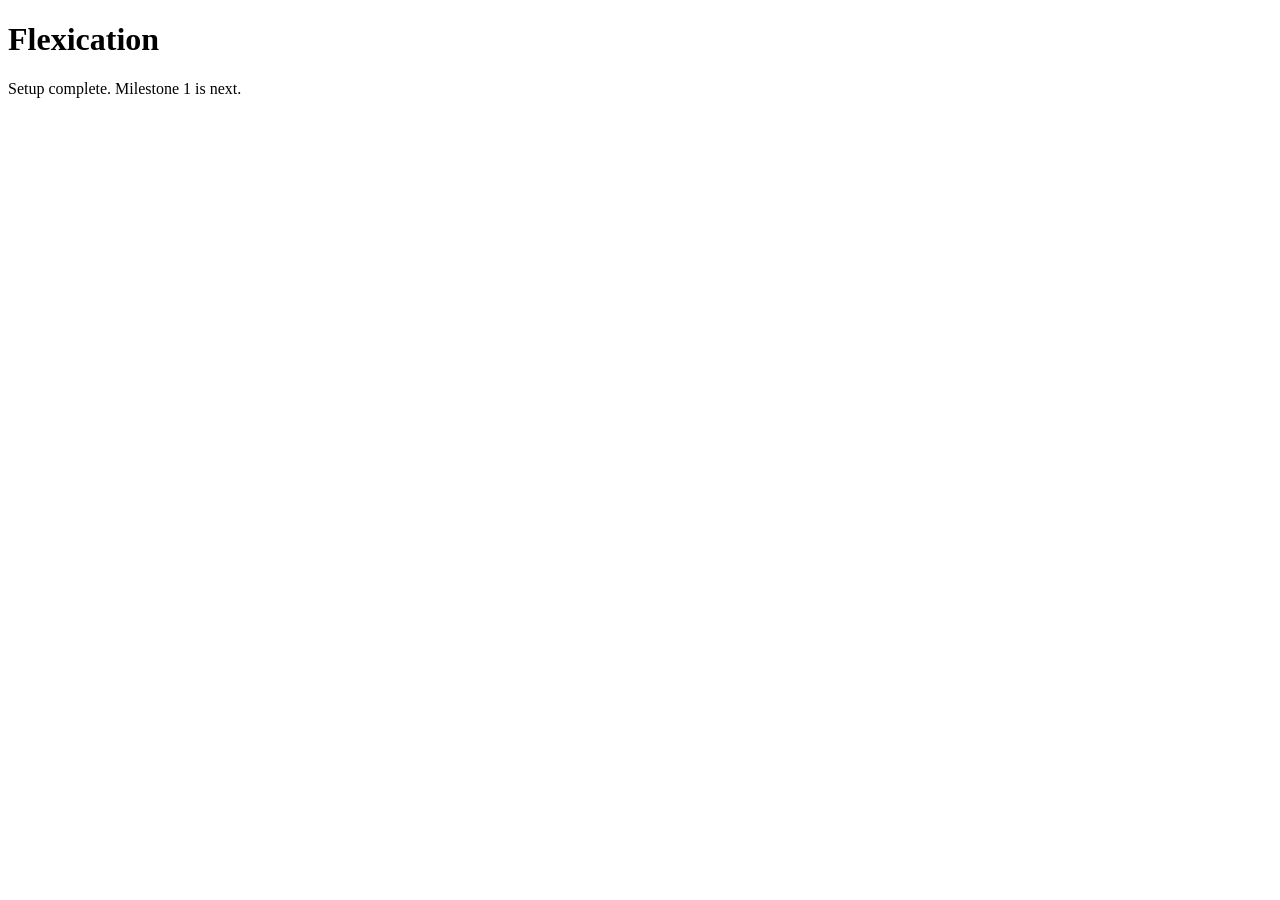
==== index.html @ 24aeacce "Initial setup: spec docs, CLAUDE.md, gitignore, placeholder page Co-Authored-By: Claude Sonnet 5.5 <" ====
<!doctype html>
<html lang="en" dir="ltr">
<head>
  <meta charset="utf-8">
  <meta name="viewport" content="width=device-width, initial-scale=1">
  <title>Flexication</title>
</head>
<body>
  <h1>Flexication</h1>
  <p>Setup complete. Milestone 1 is next.</p>
</body>
</html>
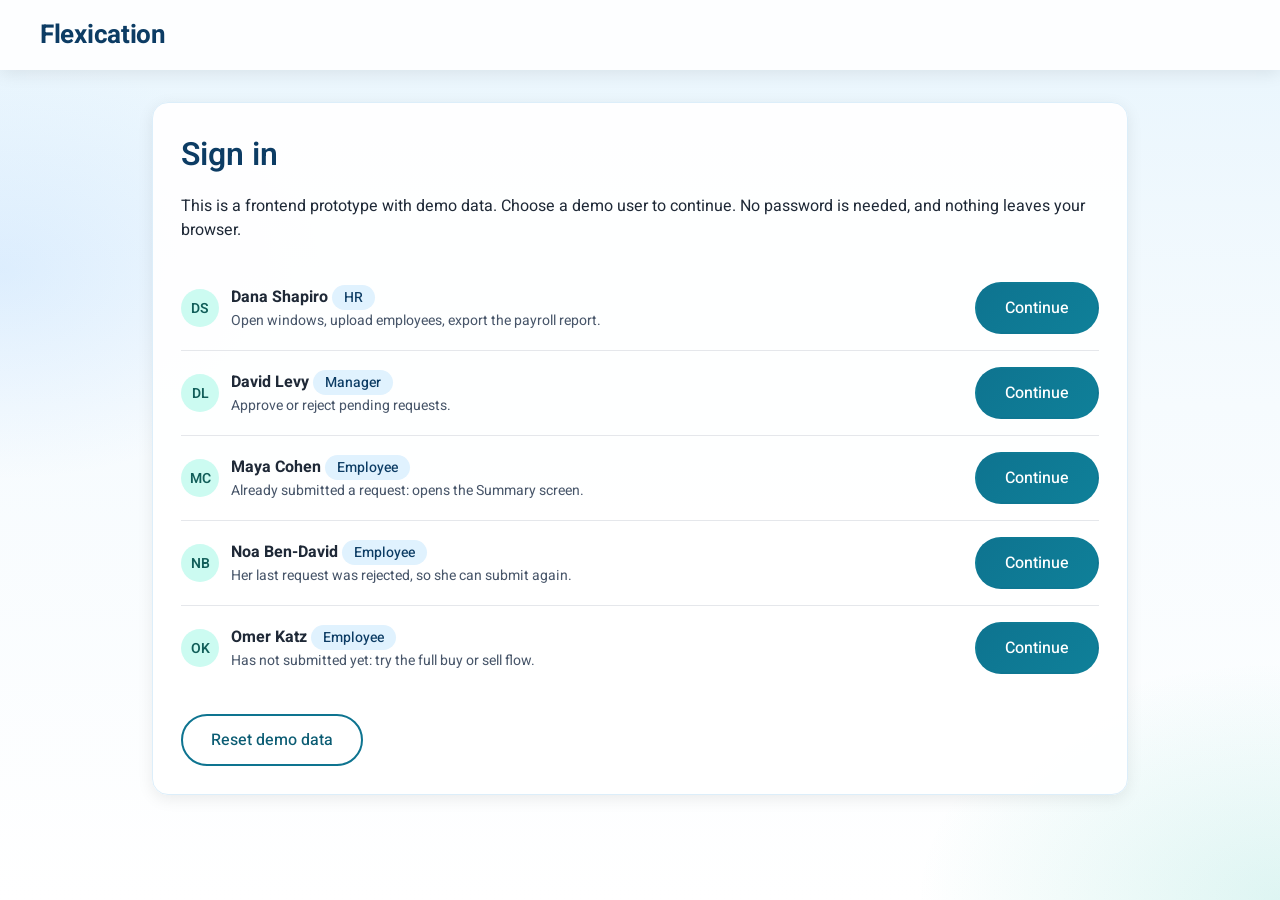
==== commit d2b43502: "Add frontend prototype with demo data Static prototype of Flexication running entirely in the browse" ====
--- a/index.html
+++ b/index.html
@@ -2,11 +2,26 @@
 <html lang="en" dir="ltr">
 <head>
   <meta charset="utf-8">
-  <meta name="viewport" content="width=device-width, initial-scale=1">
-  <title>Flexication</title>
+  <meta name="viewport" content="width=1024">
+  <title>Flexication - Sign in</title>
+  <link rel="preconnect" href="https://fonts.googleapis.com">
+  <link rel="preconnect" href="https://fonts.gstatic.com" crossorigin>
+  <link href="https://fonts.googleapis.com/css2?family=Heebo:wght@400;500;600;700&display=swap" rel="stylesheet">
+  <link rel="stylesheet" href="css/styles.css">
 </head>
 <body>
-  <h1>Flexication</h1>
-  <p>Setup complete. Milestone 1 is next.</p>
+  <header class="app-header" id="app-header"><a class="brand" href="index.html">Flexication</a></header>
+  <main>
+    <section class="card">
+      <h1>Sign in</h1>
+      <p>This is a frontend prototype with demo data. Choose a demo user to continue. No password is needed, and nothing leaves your browser.</p>
+      <ul class="user-list" id="user-list" aria-label="Demo users"></ul>
+      <div id="status" class="message" role="status" aria-live="polite"></div>
+      <div class="actions">
+        <button class="btn btn-outline" id="reset" type="button">Reset demo data</button>
+      </div>
+    </section>
+  </main>
+  <script type="module" src="js/pages/login.js"></script>
 </body>
 </html>
--- a/css/styles.css
+++ b/css/styles.css
@@ -0,0 +1,351 @@
+/* Flexication prototype styles. Palette and shapes follow spec/style-guide.png and spec/mockups.png.
+   Buttons use Ocean Blue with white text (5.4:1 or better), not Light Teal, to keep 4.5:1 contrast. */
+:root {
+  --ocean: #0E7490;
+  --ocean-dark: #0B5C73;
+  --ocean-light: #0F8099;
+  --teal: #14B8A6;
+  --teal-soft: #CCFBF1;
+  --teal-ink: #115E59;
+  --sky: #93C5FD;
+  --soft-blue: #E0F2FE;
+  --sand: #F3E8D9;
+  --graphite: #1F2937;
+  --slate: #475569;
+  --gray: #94A3B8;
+  --light-gray: #E5E7EB;
+  --navy: #0C3C64;
+  --success: #047857;
+  --error: #B91C1C;
+  --radius: 16px;
+  --shadow: 0 4px 16px rgba(0, 0, 0, 0.08);
+}
+
+* { box-sizing: border-box; }
+
+body {
+  margin: 0;
+  min-width: 1024px;
+  font-family: 'Heebo', system-ui, -apple-system, 'Segoe UI', Arial, sans-serif;
+  font-size: 16px;
+  color: var(--graphite);
+  min-height: 100vh;
+  background:
+    radial-gradient(520px 340px at 100% 100%, rgba(20, 184, 166, 0.14), transparent 70%),
+    radial-gradient(460px 300px at 0% 30%, rgba(147, 197, 253, 0.22), transparent 70%),
+    linear-gradient(180deg, #E8F5FD 0%, #F6FBFE 45%, #FFFFFF 100%);
+  background-attachment: fixed;
+}
+
+h1 { font-size: 32px; font-weight: 600; color: var(--navy); margin: 0 0 16px; }
+h2 { font-size: 24px; font-weight: 600; color: var(--navy); margin: 0 0 16px; }
+h3 { font-size: 20px; font-weight: 600; color: var(--navy); margin: 0 0 8px; }
+p { line-height: 1.5; }
+small, .small { font-size: 14px; color: var(--slate); }
+.muted { color: var(--slate); }
+.hidden, [hidden] { display: none !important; }
+a { color: var(--ocean-dark); }
+.icon { width: 1.25em; height: 1.25em; flex: none; vertical-align: -0.2em; }
+
+/* ----- header and layout ----- */
+.app-header {
+  display: flex; align-items: center; justify-content: space-between;
+  padding: 16px 40px; background: rgba(255, 255, 255, 0.92); box-shadow: var(--shadow);
+}
+.brand { font-size: 26px; font-weight: 700; color: var(--navy); text-decoration: none; letter-spacing: -0.3px; }
+.user-area { display: flex; align-items: center; gap: 16px; }
+main { max-width: 1040px; margin: 32px auto; padding: 0 32px; }
+main.center { max-width: 520px; margin-top: 64px; }
+
+.card {
+  background: rgba(255, 255, 255, 0.94); border: 1px solid #DCEEFA; border-radius: var(--radius);
+  box-shadow: var(--shadow); padding: 28px; margin-bottom: 24px;
+}
+.grid-2 { display: grid; grid-template-columns: 1fr 1fr; gap: 24px; align-items: start; }
+.grid-2 > .card, .grid-2 > .choice { margin-bottom: 0; }
+.stack > * + * { margin-top: 24px; }
+.stack > .card { margin-bottom: 0; }
+.row { display: flex; gap: 16px; align-items: center; flex-wrap: wrap; }
+.row-fields { display: grid; grid-template-columns: 1fr 1fr; gap: 16px; }
+.actions { display: flex; gap: 16px; flex-wrap: wrap; margin: 24px 0 0; }
+.actions.end { justify-content: flex-end; }
+.card-title { display: flex; align-items: center; gap: 12px; margin-bottom: 16px; }
+.card-title h2, .card-title h3 { margin: 0; }
+
+/* ----- icon circle ----- */
+.icon-circle {
+  display: inline-flex; align-items: center; justify-content: center; flex: none;
+  width: 44px; height: 44px; border-radius: 50%; background: var(--teal-soft); color: var(--teal-ink);
+}
+.icon-circle .icon { width: 22px; height: 22px; }
+.icon-circle.blue { background: var(--soft-blue); color: var(--ocean-dark); }
+.icon-circle.small-circle { width: 36px; height: 36px; }
+
+/* ----- forms ----- */
+label { display: block; font-weight: 500; margin-bottom: 8px; }
+input[type='text'], input[type='number'], input[type='date'], input[type='file'], select, textarea {
+  width: 100%; padding: 12px 16px; margin-bottom: 4px; font: inherit; color: var(--graphite);
+  border: 1px solid var(--gray); border-radius: 12px; background: #fff;
+}
+input[type='file'] { padding: 10px 12px; }
+.field { margin-bottom: 20px; }
+.field > label { margin-bottom: 6px; }
+.field .hint { font-size: 14px; color: var(--slate); margin: 4px 0 0; }
+.field .error-text, .error-text { font-size: 14px; color: var(--error); font-weight: 500; margin: 4px 0 0; }
+.error-text:empty { display: none; }
+input[aria-invalid='true'], select[aria-invalid='true'] { border-color: var(--error); border-width: 2px; }
+.label-row { display: flex; justify-content: space-between; align-items: baseline; gap: 16px; }
+.check { display: flex; align-items: flex-start; gap: 12px; font-weight: 500; }
+.check input { width: 20px; height: 20px; margin-top: 2px; flex: none; accent-color: var(--ocean); }
+.check label { margin: 0; font-weight: 500; }
+
+/* ----- buttons ----- */
+.btn {
+  display: inline-flex; align-items: center; justify-content: center; gap: 8px;
+  font: inherit; font-weight: 500; padding: 12px 28px; border: 2px solid transparent; border-radius: 999px;
+  background: linear-gradient(135deg, var(--ocean) 0%, var(--ocean-light) 100%); color: #fff; cursor: pointer; text-decoration: none;
+}
+.btn:hover { background: var(--ocean-dark); }
+.btn:disabled { opacity: 0.55; cursor: not-allowed; }
+.btn-block { width: 100%; padding: 16px 28px; font-size: 18px; }
+.btn-secondary { background: var(--sky); color: var(--graphite); }
+.btn-secondary:hover { background: #7FB6F7; }
+.btn-outline { background: #fff; color: var(--ocean-dark); border-color: var(--ocean); }
+.btn-outline:hover { background: var(--soft-blue); }
+.btn-reject { background: #FEE2E2; color: #991B1B; border-color: #FCA5A5; }
+.btn-reject:hover { background: #FECACA; }
+.btn-sm { padding: 8px 20px; }
+:focus-visible { outline: 3px solid var(--navy); outline-offset: 2px; }
+
+/* ----- messages, frames, badges ----- */
+.message { margin: 16px 0 0; padding: 12px 16px; border-radius: 12px; }
+.message:empty { display: none; }
+.message.error { background: #FEF2F2; color: var(--error); border: 1px solid var(--error); }
+.message.ok { background: #ECFDF5; color: var(--success); border: 1px solid var(--success); }
+.message.info { background: var(--soft-blue); color: var(--navy); border: 1px solid var(--ocean); }
+
+.frame {
+  display: flex; align-items: center; gap: 12px; border: 1px solid #BFE3F7; border-radius: var(--radius);
+  padding: 14px 20px; background: var(--soft-blue); color: var(--navy); font-weight: 500; margin-bottom: 24px;
+}
+.frame .icon { color: var(--ocean); width: 24px; height: 24px; }
+
+.role-badge {
+  display: inline-block; padding: 2px 12px; border-radius: 999px; background: var(--soft-blue);
+  color: var(--navy); font-size: 14px; font-weight: 500;
+}
+.badge { display: inline-block; padding: 2px 14px; border-radius: 999px; font-size: 14px; font-weight: 500; white-space: nowrap; }
+.badge-pending { background: #FEF3C7; color: #78350F; border: 1px solid #B45309; }
+.badge-approved { background: #D1FAE5; color: #065F46; border: 1px solid #065F46; }
+.badge-rejected { background: #FEE2E2; color: #991B1B; border: 1px solid #991B1B; }
+.badge-nodecision { background: #F3F4F6; color: #374151; border: 1px solid #374151; }
+.badge-buy { background: var(--teal-soft); color: var(--teal-ink); border: 1px solid var(--teal-ink); }
+.badge-sell { background: var(--soft-blue); color: var(--navy); border: 1px solid var(--navy); }
+.badge-open { background: #D1FAE5; color: #065F46; border: 1px solid #065F46; }
+.badge-closed { background: #F3F4F6; color: #374151; border: 1px solid #374151; }
+
+/* ----- tables ----- */
+table { width: 100%; border-collapse: collapse; }
+th, td { text-align: left; padding: 12px 16px; border-bottom: 1px solid var(--light-gray); vertical-align: middle; }
+th { font-weight: 600; color: var(--navy); background: var(--soft-blue); }
+td.num, th.num { text-align: right; }
+.table-wrap { overflow-x: auto; border: 1px solid #DCEEFA; border-radius: 12px; background: #fff; }
+.person { display: flex; align-items: center; gap: 12px; }
+.avatar {
+  display: inline-flex; align-items: center; justify-content: center; flex: none; width: 38px; height: 38px;
+  border-radius: 50%; background: var(--teal-soft); color: var(--teal-ink); font-weight: 600; font-size: 14px;
+}
+.decision { display: flex; gap: 8px; flex-wrap: wrap; }
+
+/* ----- login ----- */
+.user-list { list-style: none; margin: 24px 0; padding: 0; }
+.user-row { display: flex; align-items: center; justify-content: space-between; gap: 24px; padding: 16px 0; border-bottom: 1px solid var(--light-gray); }
+.user-row:last-child { border-bottom: 0; }
+.user-row .person { flex: 1; }
+
+/* ----- screen 1: onboarding ----- */
+.hero {
+  display: grid; grid-template-columns: 1.1fr 1fr; align-items: stretch; overflow: hidden; padding: 0;
+  background: linear-gradient(120deg, #F2FAFE 0%, #E3F4FC 100%);
+}
+.hero-text { padding: 36px 32px 32px 36px; }
+.hero-text h1 { font-size: 40px; line-height: 1.15; margin-bottom: 12px; }
+.hero-img { position: relative; min-height: 280px; }
+.hero-img img {
+  position: absolute; inset: 0; width: 100%; height: 100%; object-fit: cover;
+  -webkit-mask-image: linear-gradient(to right, transparent 0%, #000 35%);
+  mask-image: linear-gradient(to right, transparent 0%, #000 35%);
+}
+.benefits { display: grid; grid-template-columns: repeat(3, 1fr); gap: 16px; margin-top: 24px; }
+.benefit { display: flex; flex-direction: column; gap: 8px; }
+.benefit strong { color: var(--navy); }
+.policy-box { max-height: 360px; overflow-y: auto; padding-right: 8px; }
+.policy-box h3 { margin-top: 16px; font-size: 18px; }
+.policy-box p { margin: 8px 0; font-size: 15px; }
+.window-summary { margin: 16px 0; }
+.result-line { display: flex; justify-content: space-between; gap: 16px; padding: 8px 0; border-bottom: 1px solid var(--light-gray); }
+.result-line:last-child { border-bottom: 0; }
+.result-line strong { white-space: nowrap; }
+
+/* ----- screen 2: request ----- */
+.tile-pair { display: grid; grid-template-columns: 1fr 1fr; gap: 12px; margin: 16px 0 8px; }
+.tile { background: var(--soft-blue); border-radius: 12px; padding: 12px 16px; text-align: center; }
+.tile .tile-label { font-size: 14px; color: var(--slate); }
+.tile .tile-value { font-size: 22px; font-weight: 600; color: var(--navy); }
+.tile-row { display: grid; grid-template-columns: repeat(3, 1fr); gap: 12px; margin-top: 8px; }
+.tile .tile-label { display: block; }
+.chat { border: 1px solid var(--light-gray); border-radius: 12px; padding: 16px; height: 240px; overflow-y: auto; background: #F8FAFC; margin-bottom: 12px; }
+.bubble { padding: 8px 14px; border-radius: 12px; margin: 8px 0; max-width: 90%; line-height: 1.4; }
+.bubble.user { background: var(--ocean); color: #fff; margin-left: auto; }
+.bubble.ai { background: #fff; border: 1px solid var(--light-gray); }
+.bubble.sys { background: #FEF3C7; color: #78350F; border: 1px solid #78350F; }
+.segmented { display: flex; gap: 8px; margin: 0 0 20px; padding: 0; border: 0; }
+.segmented legend { padding: 0; margin-bottom: 8px; }
+.seg { display: inline-flex; align-items: center; gap: 8px; padding: 8px 24px; margin: 0; border: 2px solid var(--ocean); border-radius: 999px; cursor: pointer; font-weight: 500; color: var(--ocean-dark); background: #fff; }
+.seg input { width: auto; margin: 0; accent-color: #fff; }
+.seg:has(input:checked) { background: var(--ocean); color: #fff; }
+.seg:has(input:focus-visible) { outline: 3px solid var(--navy); outline-offset: 2px; }
+
+/* ----- screen 3: confirm ----- */
+.choice { border: 2px solid transparent; border-radius: var(--radius); padding: 24px; background: rgba(255, 255, 255, 0.94); box-shadow: var(--shadow); }
+.choice-head { display: flex; align-items: center; gap: 16px; margin-bottom: 16px; }
+.choice-head .icon-circle { width: 52px; height: 52px; }
+.choice-head .icon-circle .icon { width: 28px; height: 28px; }
+.choice h2 { margin: 0; font-size: 16px; font-weight: 500; color: var(--slate); }
+.choice .big { font-size: 30px; font-weight: 600; color: var(--navy); }
+.choice[data-selected='true'] { border-color: var(--ocean); background: var(--soft-blue); }
+.choice .btn { width: 100%; }
+.choice-note { font-size: 14px; color: var(--slate); margin: 8px 0 0; }
+.stepper { display: flex; align-items: center; gap: 8px; }
+.stepper input { text-align: center; font-size: 20px; margin: 0; }
+.step-btn { background: none; border: 0; padding: 4px; cursor: pointer; color: var(--ocean-dark); border-radius: 50%; display: inline-flex; }
+.step-btn:disabled { opacity: 0.4; cursor: not-allowed; }
+.step-btn .icon { width: 36px; height: 36px; }
+.summary-box { background: var(--soft-blue); border-radius: 12px; padding: 8px 16px; margin-top: 16px; }
+
+/* ----- screen 4: summary ----- */
+.success { text-align: center; padding: 8px 0 24px; }
+.success-icon {
+  display: inline-flex; align-items: center; justify-content: center; width: 84px; height: 84px; border-radius: 50%;
+  background: var(--teal); color: #fff; box-shadow: 0 0 0 10px rgba(20, 184, 166, 0.16); margin-bottom: 16px;
+}
+.success-icon .icon { width: 46px; height: 46px; stroke-width: 3; }
+.success h1 { margin-bottom: 4px; }
+.success .big-number { margin: 0; }
+.summary-grid { display: grid; grid-template-columns: 1fr 1.2fr 0.6fr; gap: 24px; align-items: stretch; }
+.summary-grid > .card { margin-bottom: 0; }
+.summary-photo { border-radius: var(--radius); overflow: hidden; box-shadow: var(--shadow); min-height: 260px; }
+.summary-photo img { width: 100%; height: 100%; object-fit: cover; display: block; }
+.kv { display: grid; grid-template-columns: 150px 1fr; gap: 12px 16px; margin: 0; align-items: center; }
+.kv dt { color: var(--slate); }
+.kv dd { margin: 0; font-weight: 500; }
+.big-number { font-size: 28px; font-weight: 600; color: var(--navy); }
+
+/* ----- employee pages: wide, compact layout so each screen fits without scrolling ----- */
+main.wide { max-width: 1400px; margin: 16px auto; padding: 0 32px; }
+.wide h1 { font-size: 28px; margin: 0 0 12px; }
+.wide h2 { font-size: 20px; margin: 0 0 12px; }
+.wide h3 { font-size: 17px; }
+.wide .card { padding: 20px; margin-bottom: 0; }
+.wide .field { margin-bottom: 12px; }
+.wide .stack > * + * { margin-top: 16px; }
+.wide input[type='text'], .wide select { padding: 9px 14px; }
+.wide .result-line { padding: 6px 0; }
+.wide .message { margin-top: 12px; }
+.app-fit .app-header { padding: 10px 40px; }
+.app-fit .brand { font-size: 24px; }
+
+.cols-2-1 { display: grid; grid-template-columns: 2.1fr 1fr; gap: 20px; align-items: stretch; margin-top: 16px; }
+.cols-3 { display: grid; grid-template-columns: 0.9fr 1.1fr 1fr; gap: 20px; align-items: start; }
+.wide .grid-2 { gap: 20px; }
+.footer-bar { display: flex; align-items: center; justify-content: space-between; gap: 24px; margin-top: 16px; }
+
+.wide .hero { grid-template-columns: 1.2fr 1fr; min-height: 0; }
+.wide .hero-text { padding: 22px 28px; }
+.wide .hero-text h1 { font-size: 34px; margin-bottom: 6px; }
+.wide .hero-text p { margin: 0 0 4px; }
+.wide .hero-img { min-height: 190px; }
+.wide .benefits { margin-top: 14px; gap: 12px; }
+.benefit { flex-direction: row; align-items: flex-start; gap: 10px; }
+.benefit .small { font-size: 13px; line-height: 1.3; }
+
+.policy-intro { margin: 0 0 12px; }
+.policy-cols { display: grid; grid-template-columns: repeat(3, 1fr); gap: 20px; }
+.policy-cols h3 { margin: 0 0 6px; color: var(--ocean-dark); }
+.policy-cols ul { margin: 0; padding-left: 18px; }
+.policy-cols li { font-size: 14.5px; line-height: 1.45; margin-bottom: 6px; }
+table.compact th, table.compact td { padding: 8px 10px; font-size: 14px; }
+
+.wide .chat { height: 330px; }
+.ai-card { display: flex; flex-direction: column; }
+.wide .tile-pair { margin: 0 0 4px; }
+.wide .tile { padding: 8px 12px; }
+.wide .seg { padding: 6px 20px; }
+.wide .segmented { margin-bottom: 12px; }
+.wide .choice { padding: 16px 20px; }
+.wide .choice-head { margin-bottom: 12px; }
+.wide .choice-head .icon-circle { width: 44px; height: 44px; }
+.wide .choice .big { font-size: 26px; }
+.wide .success { padding: 0 0 16px; }
+.wide .success-icon { width: 64px; height: 64px; margin-bottom: 10px; }
+.wide .success-icon .icon { width: 34px; height: 34px; }
+.wide .summary-photo { min-height: 240px; }
+
+/* onboarding: acceptance box lives in the windows card */
+.cols-2-1 > .card:last-child { display: flex; flex-direction: column; }
+.accept-box { margin-top: auto; padding-top: 16px; display: flex; flex-direction: column; gap: 14px; border-top: 1px solid var(--light-gray); }
+.accept-box .btn { align-self: flex-start; }
+.wide .hero-text { padding: 16px 28px; }
+.wide .hero-text h1 { font-size: 30px; }
+.wide .hero-img { min-height: 150px; }
+.wide .benefits { margin-top: 10px; }
+.policy-cols li { font-size: 14px; line-height: 1.4; margin-bottom: 5px; }
+.cols-2-1 { margin-top: 12px; }
+main.wide { margin: 12px auto; }
+
+/* Shorter screens (laptops): scale the employee pages down a little so each screen still fits. */
+@media (max-height: 820px) { body.app-fit { zoom: 0.92; } }
+@media (max-height: 740px) { body.app-fit { zoom: 0.84; } }
+@media (max-height: 660px) { body.app-fit { zoom: 0.78; } }
+
+.policy-cols { grid-template-columns: repeat(auto-fit, minmax(240px, 1fr)); }
+
+/* the policy card now holds the acceptance box */
+.cols-2-1 > .card:first-child { display: flex; flex-direction: column; }
+.cols-2-1 > .card:first-child .accept-box { flex-direction: row; align-items: center; justify-content: space-between; margin-top: auto; }
+
+.once-note { margin: 0 0 10px; font-weight: 700; color: var(--navy); }
+
+.emph { color: #C2410C; font-weight: 700; }
+
+.btn-link { background: none; border: 0; color: var(--ocean-dark); text-decoration: underline; cursor: pointer; font: inherit; padding: 8px 0 0; display: block; }
+
+.optional { font-size: 14px; font-weight: 400; color: var(--slate); }
+
+/* screen 3: days card centered under the Buy/Sell cards, confirmation card under it */
+.once-year-note { margin: 8px 0 14px; font-size: 15px; }
+.center-col { max-width: 600px; margin: 0 auto; display: flex; flex-direction: column; gap: 16px; }
+
+/* screen 3: one aligned column, same width for every card */
+.confirm-wrap { max-width: 920px; margin: 0 auto; }
+.confirm-wrap .center-col { max-width: none; margin: 0; }
+.days-row { display: flex; align-items: center; justify-content: space-between; gap: 24px; }
+.days-row .stepper { width: 280px; flex: none; }
+.confirm-wrap .grid-2 { margin-bottom: 16px; }
+.confirm-wrap .actions { flex-wrap: nowrap; }
+
+/* screen 3: photo along the right side, full height of the screen */
+.confirm-layout { display: grid; grid-template-columns: minmax(0, 1fr) 300px; gap: 24px; align-items: stretch; min-height: calc(100vh - 92px); }
+.confirm-layout .confirm-wrap { max-width: none; margin: 0; }
+.side-photo { border-radius: var(--radius); overflow: hidden; box-shadow: var(--shadow); }
+.side-photo img { width: 100%; height: 100%; object-fit: cover; display: block; }
+
+/* screen 3 photo: smaller, kept near its original resolution so it stays sharp */
+.confirm-layout { grid-template-columns: minmax(0, 1fr) 200px; min-height: 0; align-items: start; }
+.side-photo { align-self: start; }
+.side-photo img { height: auto; aspect-ratio: 152 / 268; }
+
+/* screen 3: the photo spans the height of the white cards, from the Buy/Sell cards to the confirmation card */
+.confirm-layout { grid-template-columns: minmax(0, 1fr) 240px; align-items: stretch; }
+.side-photo { position: relative; align-self: stretch; min-height: 320px; }
+.side-photo img { position: absolute; inset: 0; width: 100%; height: 100%; aspect-ratio: auto; object-fit: cover; }
